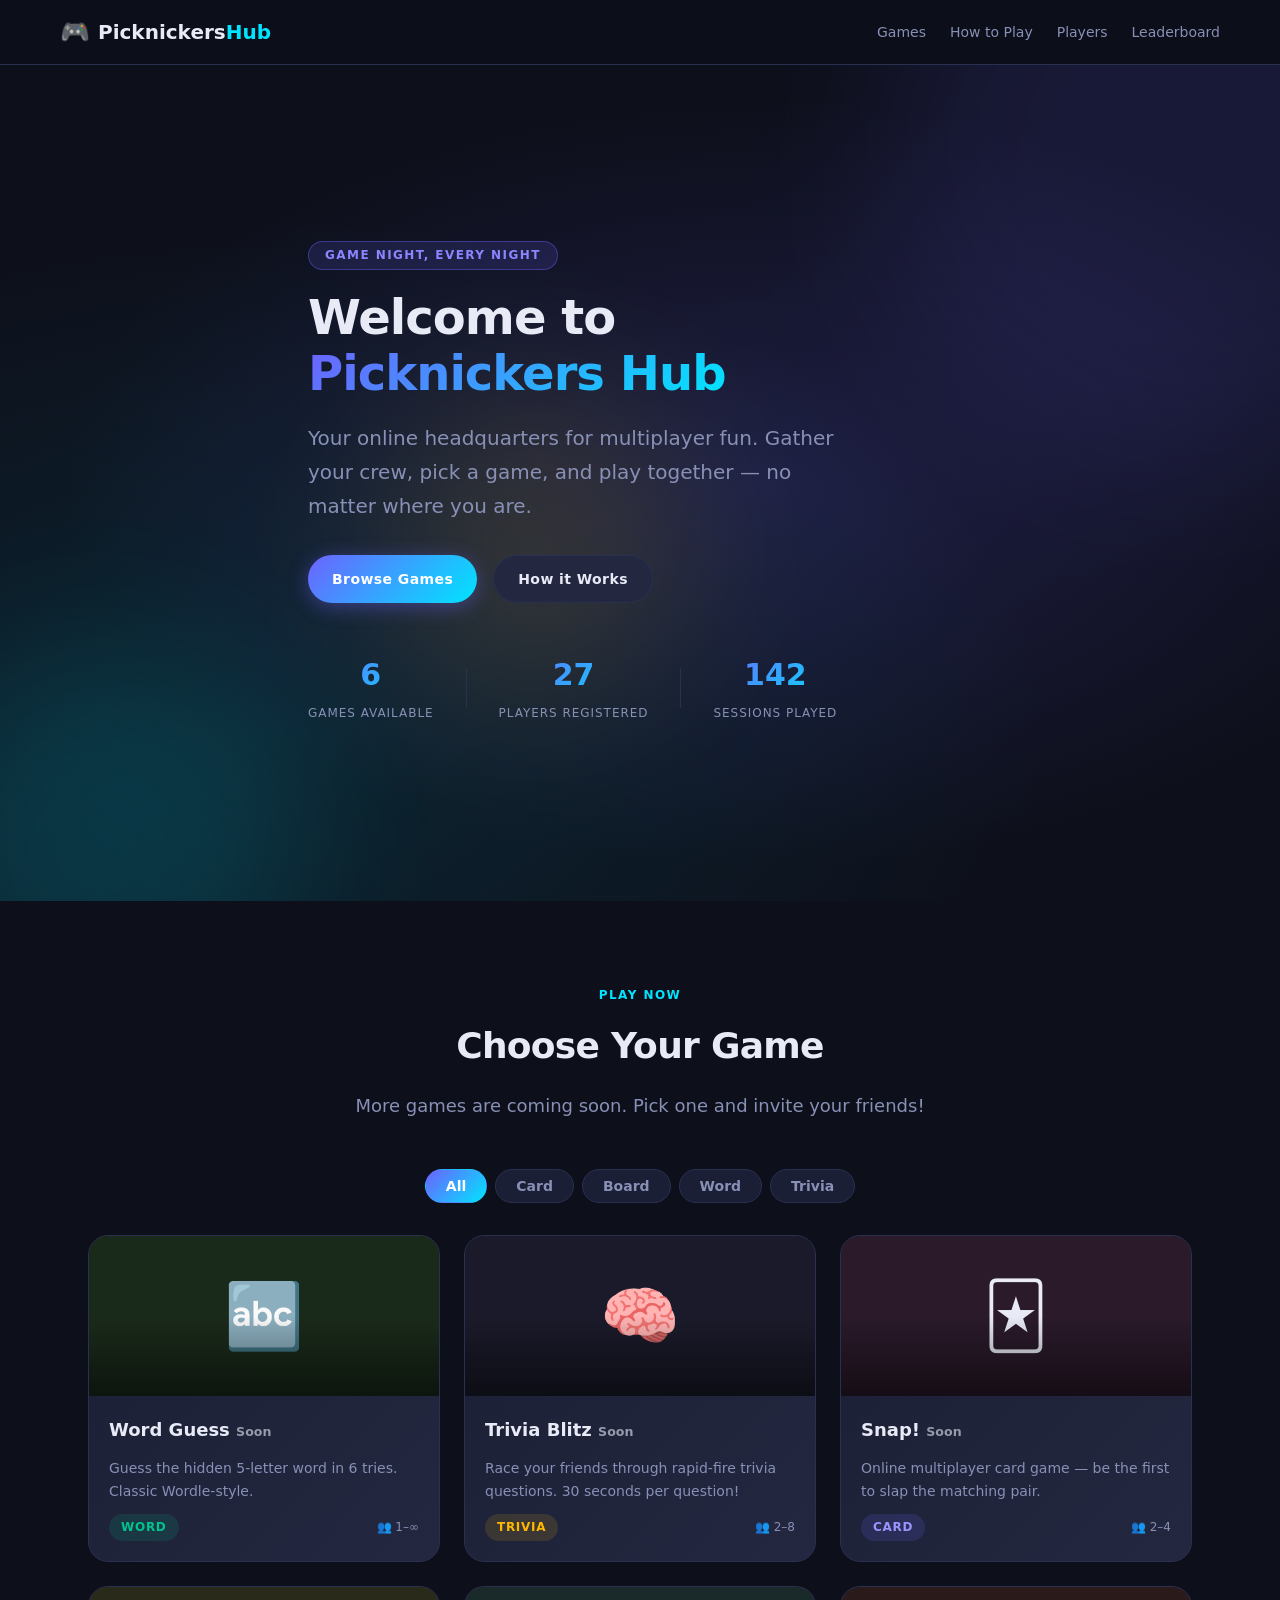
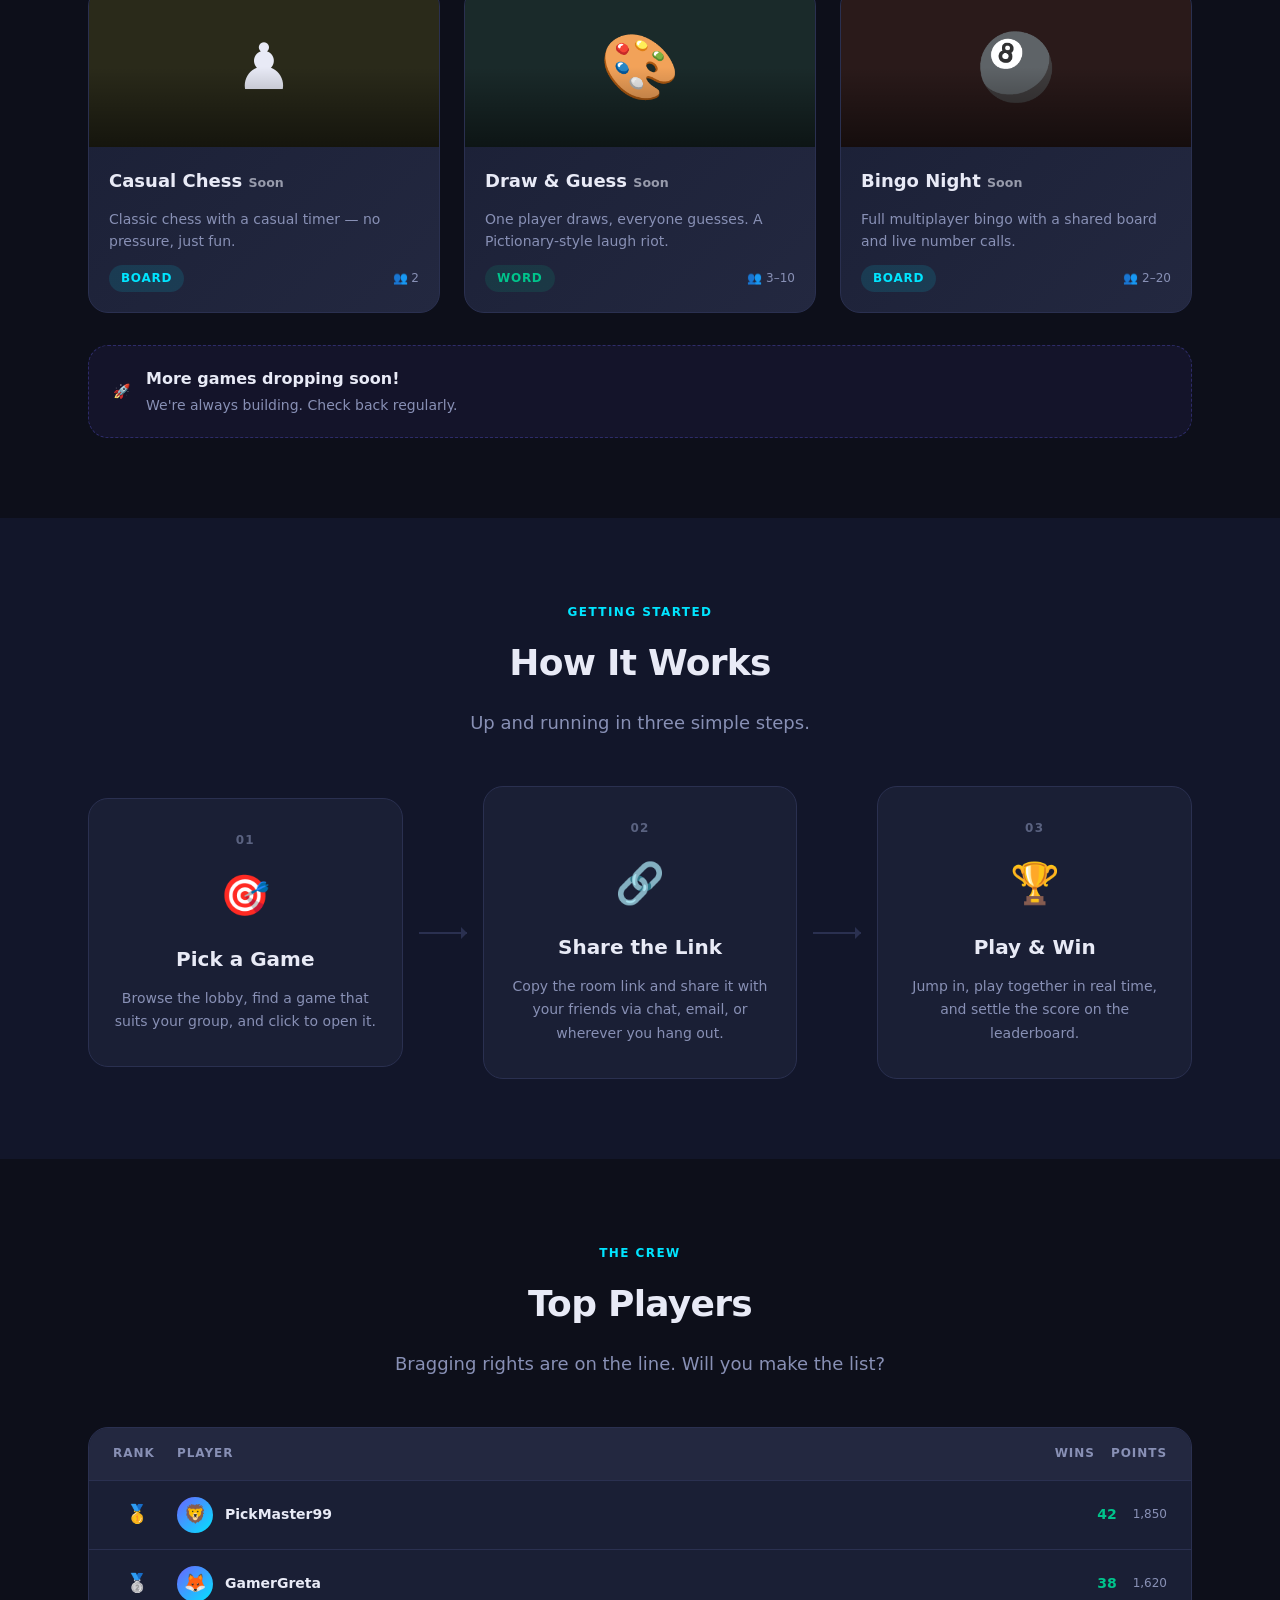
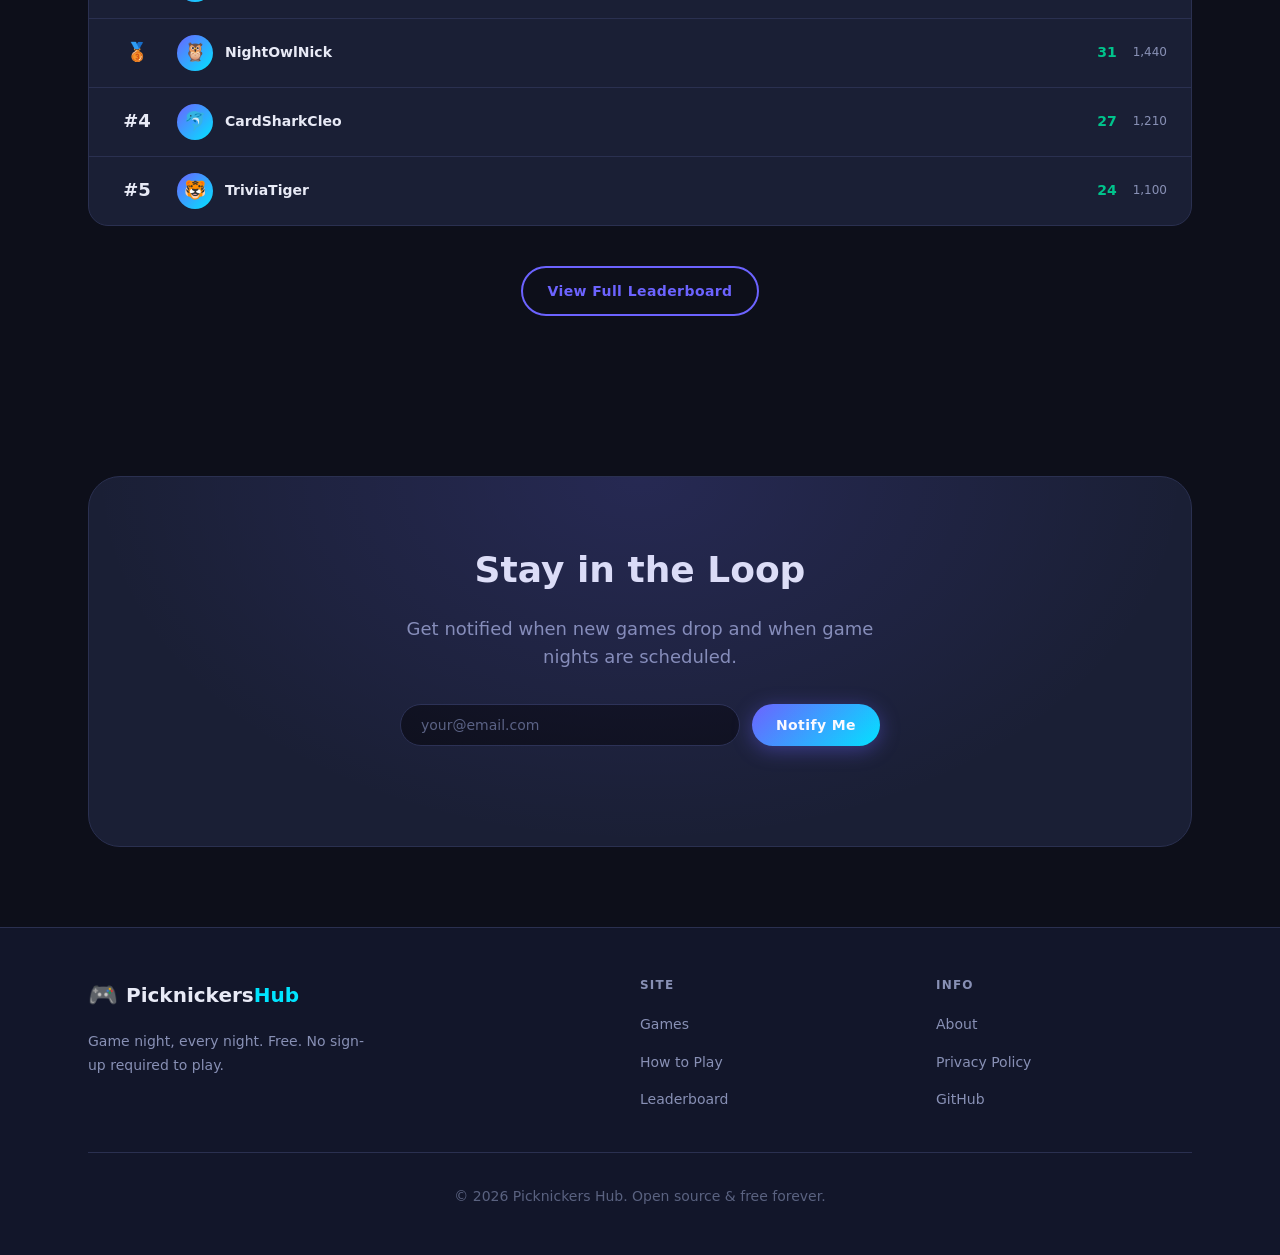
==== index.html @ 15388928 "Initial site: Picknickers Hub gaming lobby Full static site with home page, leaderboard, about, priv" ====
<!DOCTYPE html>
<html lang="en">
<head>
  <meta charset="UTF-8" />
  <meta name="viewport" content="width=device-width, initial-scale=1.0" />
  <meta name="description" content="Picknickers Hub — your online game night headquarters. Join your friends for board games, card games, and more." />
  <meta name="keywords" content="online games, multiplayer, game night, picknickers, board games" />
  <meta name="author" content="Picknickers Hub" />

  <!-- Open Graph / Social sharing -->
  <meta property="og:type" content="website" />
  <meta property="og:title" content="Picknickers Hub" />
  <meta property="og:description" content="Your online game night headquarters. Play together, no matter where you are." />
  <meta property="og:url" content="https://picknickershub.github.io" />

  <!-- Favicon (emoji fallback) -->
  <link rel="icon" href="data:image/svg+xml,<svg xmlns='http://www.w3.org/2000/svg' viewBox='0 0 100 100'><text y='.9em' font-size='90'>🎮</text></svg>" />

  <title>Picknickers Hub</title>
  <link rel="stylesheet" href="css/style.css" />
</head>
<body>

  <!-- ===== NAVIGATION ===== -->
  <nav class="navbar" aria-label="Main navigation">
    <div class="nav-container">
      <a href="index.html" class="nav-logo" aria-label="Picknickers Hub home">
        <span class="logo-icon">🎮</span>
        <span class="logo-text">Picknickers<span class="accent">Hub</span></span>
      </a>

      <!-- Hamburger for mobile -->
      <button class="nav-toggle" id="navToggle" aria-label="Toggle navigation menu" aria-expanded="false">
        <span class="hamburger-line"></span>
        <span class="hamburger-line"></span>
        <span class="hamburger-line"></span>
      </button>

      <ul class="nav-links" id="navLinks" role="list">
        <li><a href="#games" class="nav-link">Games</a></li>
        <li><a href="#how-to-play" class="nav-link">How to Play</a></li>
        <li><a href="#players" class="nav-link">Players</a></li>
        <li><a href="pages/leaderboard.html" class="nav-link">Leaderboard</a></li>
      </ul>
    </div>
  </nav>

  <!-- ===== HERO ===== -->
  <header class="hero" id="home">
    <div class="hero-bg-shapes" aria-hidden="true">
      <div class="shape shape-1"></div>
      <div class="shape shape-2"></div>
      <div class="shape shape-3"></div>
    </div>
    <div class="hero-content container">
      <div class="hero-badge">Game Night, Every Night</div>
      <h1 class="hero-title">
        Welcome to<br />
        <span class="gradient-text">Picknickers Hub</span>
      </h1>
      <p class="hero-subtitle">
        Your online headquarters for multiplayer fun. Gather your crew, pick a game, and play together — no matter where you are.
      </p>
      <div class="hero-actions">
        <a href="#games" class="btn btn-primary">Browse Games</a>
        <a href="#how-to-play" class="btn btn-secondary">How it Works</a>
      </div>
      <div class="hero-stats" aria-label="Site statistics">
        <div class="stat">
          <span class="stat-number" id="statGames">0</span>
          <span class="stat-label">Games Available</span>
        </div>
        <div class="stat-divider" aria-hidden="true"></div>
        <div class="stat">
          <span class="stat-number" id="statPlayers">0</span>
          <span class="stat-label">Players Registered</span>
        </div>
        <div class="stat-divider" aria-hidden="true"></div>
        <div class="stat">
          <span class="stat-number" id="statSessions">0</span>
          <span class="stat-label">Sessions Played</span>
        </div>
      </div>
    </div>
  </header>

  <!-- ===== GAMES SECTION ===== -->
  <section class="section" id="games" aria-labelledby="gamesHeading">
    <div class="container">
      <div class="section-header">
        <span class="section-tag">Play Now</span>
        <h2 id="gamesHeading" class="section-title">Choose Your Game</h2>
        <p class="section-subtitle">More games are coming soon. Pick one and invite your friends!</p>
      </div>

      <!-- Filter tabs -->
      <div class="filter-tabs" role="tablist" aria-label="Filter games by category">
        <button class="filter-tab active" role="tab" aria-selected="true" data-filter="all">All</button>
        <button class="filter-tab" role="tab" aria-selected="false" data-filter="card">Card</button>
        <button class="filter-tab" role="tab" aria-selected="false" data-filter="board">Board</button>
        <button class="filter-tab" role="tab" aria-selected="false" data-filter="word">Word</button>
        <button class="filter-tab" role="tab" aria-selected="false" data-filter="trivia">Trivia</button>
      </div>

      <!-- Games grid — populated by JS -->
      <div class="games-grid" id="gamesGrid" aria-live="polite">
        <!-- Cards injected by main.js -->
      </div>

      <!-- Coming soon placeholder -->
      <div class="coming-soon-banner">
        <span class="coming-soon-icon" aria-hidden="true">🚀</span>
        <div>
          <strong>More games dropping soon!</strong>
          <span>We're always building. Check back regularly.</span>
        </div>
      </div>
    </div>
  </section>

  <!-- ===== HOW TO PLAY ===== -->
  <section class="section section-alt" id="how-to-play" aria-labelledby="howHeading">
    <div class="container">
      <div class="section-header">
        <span class="section-tag">Getting Started</span>
        <h2 id="howHeading" class="section-title">How It Works</h2>
        <p class="section-subtitle">Up and running in three simple steps.</p>
      </div>

      <div class="steps-grid">
        <div class="step-card">
          <div class="step-number" aria-hidden="true">01</div>
          <div class="step-icon" aria-hidden="true">🎯</div>
          <h3 class="step-title">Pick a Game</h3>
          <p class="step-description">Browse the lobby, find a game that suits your group, and click to open it.</p>
        </div>
        <div class="step-connector" aria-hidden="true"></div>
        <div class="step-card">
          <div class="step-number" aria-hidden="true">02</div>
          <div class="step-icon" aria-hidden="true">🔗</div>
          <h3 class="step-title">Share the Link</h3>
          <p class="step-description">Copy the room link and share it with your friends via chat, email, or wherever you hang out.</p>
        </div>
        <div class="step-connector" aria-hidden="true"></div>
        <div class="step-card">
          <div class="step-number" aria-hidden="true">03</div>
          <div class="step-icon" aria-hidden="true">🏆</div>
          <h3 class="step-title">Play & Win</h3>
          <p class="step-description">Jump in, play together in real time, and settle the score on the leaderboard.</p>
        </div>
      </div>
    </div>
  </section>

  <!-- ===== PLAYERS / LEADERBOARD PREVIEW ===== -->
  <section class="section" id="players" aria-labelledby="playersHeading">
    <div class="container">
      <div class="section-header">
        <span class="section-tag">The Crew</span>
        <h2 id="playersHeading" class="section-title">Top Players</h2>
        <p class="section-subtitle">Bragging rights are on the line. Will you make the list?</p>
      </div>

      <div class="leaderboard-preview" id="leaderboardPreview" aria-label="Top players leaderboard">
        <!-- Rows injected by main.js -->
      </div>

      <div class="center-action">
        <a href="pages/leaderboard.html" class="btn btn-outline">View Full Leaderboard</a>
      </div>
    </div>
  </section>

  <!-- ===== NEWSLETTER / NOTIFY ===== -->
  <section class="section section-cta" aria-labelledby="ctaHeading">
    <div class="container">
      <div class="cta-card">
        <h2 id="ctaHeading" class="cta-title">Stay in the Loop</h2>
        <p class="cta-subtitle">Get notified when new games drop and when game nights are scheduled.</p>
        <form class="notify-form" id="notifyForm" novalidate aria-label="Game night notification sign-up">
          <label for="notifyEmail" class="sr-only">Your email address</label>
          <input
            type="email"
            id="notifyEmail"
            name="email"
            class="notify-input"
            placeholder="your@email.com"
            required
            autocomplete="email"
          />
          <button type="submit" class="btn btn-primary">Notify Me</button>
        </form>
        <p class="notify-note" id="notifyMsg" aria-live="polite"></p>
      </div>
    </div>
  </section>

  <!-- ===== FOOTER ===== -->
  <footer class="footer" role="contentinfo">
    <div class="container">
      <div class="footer-grid">
        <div class="footer-brand">
          <a href="index.html" class="nav-logo" aria-label="Picknickers Hub home">
            <span class="logo-icon">🎮</span>
            <span class="logo-text">Picknickers<span class="accent">Hub</span></span>
          </a>
          <p class="footer-tagline">Game night, every night. Free. No sign-up required to play.</p>
        </div>

        <nav class="footer-nav" aria-label="Footer navigation">
          <h3 class="footer-heading">Site</h3>
          <ul role="list">
            <li><a href="#games">Games</a></li>
            <li><a href="#how-to-play">How to Play</a></li>
            <li><a href="pages/leaderboard.html">Leaderboard</a></li>
          </ul>
        </nav>

        <nav class="footer-nav" aria-label="Help links">
          <h3 class="footer-heading">Info</h3>
          <ul role="list">
            <li><a href="pages/about.html">About</a></li>
            <li><a href="pages/privacy.html">Privacy Policy</a></li>
            <li><a href="https://github.com/picknickershub/picknickershub" target="_blank" rel="noopener noreferrer">GitHub</a></li>
          </ul>
        </nav>
      </div>

      <div class="footer-bottom">
        <p>&copy; <span id="footerYear"></span> Picknickers Hub. Open source &amp; free forever.</p>
      </div>
    </div>
  </footer>

  <script src="js/main.js"></script>
</body>
</html>
---- css/style.css ----
/* ============================================================
   Picknickers Hub — Main Stylesheet
   Mobile-first, dark gaming theme, WCAG AA accessible
   ============================================================ */

/* ---------- 1. DESIGN TOKENS (CSS custom properties) ---------- */
:root {
  /* Colors */
  --clr-bg:          #0d0f1a;
  --clr-bg-alt:      #12162a;
  --clr-surface:     #1a1f35;
  --clr-surface-2:   #232840;
  --clr-border:      #2a3050;

  --clr-primary:     #6c63ff;   /* purple — main accent */
  --clr-primary-h:   #8b85ff;   /* hover state */
  --clr-secondary:   #00e5ff;   /* cyan highlight */
  --clr-success:     #00c48c;
  --clr-warning:     #ffb800;
  --clr-danger:      #ff5c5c;

  --clr-text:        #e8eaf6;
  --clr-text-muted:  #8890b5;
  --clr-text-dim:    #5a6280;

  /* Gradients */
  --grad-primary: linear-gradient(135deg, #6c63ff 0%, #00e5ff 100%);
  --grad-card:    linear-gradient(135deg, #1a1f35 0%, #232840 100%);
  --grad-hero:    radial-gradient(ellipse at 60% 50%, rgba(108,99,255,.18) 0%, transparent 65%),
                  radial-gradient(ellipse at 20% 80%, rgba(0,229,255,.10) 0%, transparent 55%);

  /* Typography */
  --font-sans:  'Segoe UI', system-ui, -apple-system, sans-serif;
  --font-mono:  'Cascadia Code', 'Fira Code', monospace;

  --text-xs:   .75rem;
  --text-sm:   .875rem;
  --text-base: 1rem;
  --text-lg:   1.125rem;
  --text-xl:   1.25rem;
  --text-2xl:  1.5rem;
  --text-3xl:  1.875rem;
  --text-4xl:  2.25rem;
  --text-5xl:  3rem;

  /* Spacing */
  --space-1:  .25rem;
  --space-2:  .5rem;
  --space-3:  .75rem;
  --space-4:  1rem;
  --space-5:  1.25rem;
  --space-6:  1.5rem;
  --space-8:  2rem;
  --space-10: 2.5rem;
  --space-12: 3rem;
  --space-16: 4rem;
  --space-20: 5rem;

  /* Radii */
  --radius-sm: .375rem;
  --radius-md: .75rem;
  --radius-lg: 1.25rem;
  --radius-xl: 2rem;
  --radius-full: 9999px;

  /* Shadows */
  --shadow-sm:  0 1px 3px rgba(0,0,0,.4);
  --shadow-md:  0 4px 16px rgba(0,0,0,.5);
  --shadow-lg:  0 8px 32px rgba(0,0,0,.6);
  --shadow-glow: 0 0 24px rgba(108,99,255,.35);

  /* Transitions */
  --ease-out: cubic-bezier(.16,1,.3,1);
  --dur-fast: 150ms;
  --dur-base: 250ms;
  --dur-slow: 400ms;
}

/* ---------- 2. RESET & BASE ---------- */
*,
*::before,
*::after {
  box-sizing: border-box;
  margin: 0;
  padding: 0;
}

html {
  scroll-behavior: smooth;
  -webkit-text-size-adjust: 100%;
}

body {
  background-color: var(--clr-bg);
  color: var(--clr-text);
  font-family: var(--font-sans);
  font-size: var(--text-base);
  line-height: 1.6;
  min-height: 100dvh;
  overflow-x: hidden;
}

img,
video {
  max-width: 100%;
  display: block;
}

a {
  color: var(--clr-secondary);
  text-decoration: none;
  transition: color var(--dur-fast) ease;
}

a:hover,
a:focus-visible {
  color: var(--clr-primary-h);
  text-decoration: underline;
}

ul, ol {
  list-style: none;
}

button {
  cursor: pointer;
  border: none;
  background: none;
  font-family: inherit;
}

/* Accessible focus ring */
:focus-visible {
  outline: 2px solid var(--clr-secondary);
  outline-offset: 3px;
  border-radius: var(--radius-sm);
}

/* Screen-reader only utility */
.sr-only {
  position: absolute;
  width: 1px;
  height: 1px;
  padding: 0;
  margin: -1px;
  overflow: hidden;
  clip: rect(0,0,0,0);
  white-space: nowrap;
  border-width: 0;
}

/* ---------- 3. LAYOUT UTILITIES ---------- */
.container {
  width: 100%;
  max-width: 1200px;
  margin-inline: auto;
  padding-inline: var(--space-5);
}

@media (min-width: 640px)  { .container { padding-inline: var(--space-8); } }
@media (min-width: 1024px) { .container { padding-inline: var(--space-12); } }

.center-action {
  display: flex;
  justify-content: center;
  margin-top: var(--space-10);
}

/* ---------- 4. TYPOGRAPHY UTILITIES ---------- */
.gradient-text {
  background: var(--grad-primary);
  -webkit-background-clip: text;
  -webkit-text-fill-color: transparent;
  background-clip: text;
}

.accent { color: var(--clr-secondary); }

/* ---------- 5. BUTTONS ---------- */
.btn {
  display: inline-flex;
  align-items: center;
  gap: var(--space-2);
  padding: var(--space-3) var(--space-6);
  border-radius: var(--radius-full);
  font-size: var(--text-sm);
  font-weight: 600;
  letter-spacing: .03em;
  text-decoration: none;
  transition: transform var(--dur-fast) var(--ease-out),
              box-shadow var(--dur-fast) ease,
              background var(--dur-base) ease;
  white-space: nowrap;
}

.btn:hover { transform: translateY(-2px); text-decoration: none; }
.btn:active { transform: translateY(0); }

.btn-primary {
  background: var(--grad-primary);
  color: #fff;
  box-shadow: 0 4px 20px rgba(108,99,255,.4);
}
.btn-primary:hover { box-shadow: 0 6px 28px rgba(108,99,255,.6); color: #fff; }

.btn-secondary {
  background: var(--clr-surface-2);
  color: var(--clr-text);
  border: 1px solid var(--clr-border);
}
.btn-secondary:hover { background: var(--clr-surface); color: var(--clr-text); }

.btn-outline {
  background: transparent;
  color: var(--clr-primary);
  border: 2px solid var(--clr-primary);
}
.btn-outline:hover { background: var(--clr-primary); color: #fff; }

/* ---------- 6. NAVBAR ---------- */
.navbar {
  position: sticky;
  top: 0;
  z-index: 100;
  background: rgba(13,15,26,.85);
  backdrop-filter: blur(12px);
  -webkit-backdrop-filter: blur(12px);
  border-bottom: 1px solid var(--clr-border);
}

.nav-container {
  display: flex;
  align-items: center;
  justify-content: space-between;
  height: 64px;
  max-width: 1200px;
  margin-inline: auto;
  padding-inline: var(--space-5);
}

.nav-logo {
  display: flex;
  align-items: center;
  gap: var(--space-2);
  text-decoration: none;
  color: var(--clr-text);
  font-weight: 700;
  font-size: var(--text-xl);
  flex-shrink: 0;
}
.nav-logo:hover { color: var(--clr-text); text-decoration: none; }

.logo-icon { font-size: 1.5rem; }
.logo-text  { color: var(--clr-text); }

.nav-links {
  display: flex;
  align-items: center;
  gap: var(--space-6);
}

.nav-link {
  color: var(--clr-text-muted);
  font-size: var(--text-sm);
  font-weight: 500;
  transition: color var(--dur-fast) ease;
  text-decoration: none;
}
.nav-link:hover { color: var(--clr-text); text-decoration: none; }

/* Hamburger toggle — hidden on desktop */
.nav-toggle {
  display: none;
  flex-direction: column;
  gap: 5px;
  padding: var(--space-2);
  border-radius: var(--radius-sm);
}

.hamburger-line {
  display: block;
  width: 24px;
  height: 2px;
  background: var(--clr-text);
  border-radius: var(--radius-full);
  transition: transform var(--dur-base) ease, opacity var(--dur-base) ease;
}

/* Mobile nav */
@media (max-width: 767px) {
  .nav-toggle { display: flex; }

  .nav-links {
    position: absolute;
    top: 64px;
    left: 0;
    right: 0;
    background: var(--clr-bg-alt);
    border-bottom: 1px solid var(--clr-border);
    flex-direction: column;
    gap: 0;
    padding: var(--space-4) 0;
    transform: scaleY(0);
    transform-origin: top;
    opacity: 0;
    transition: transform var(--dur-base) var(--ease-out), opacity var(--dur-base) ease;
    pointer-events: none;
  }

  .nav-links.open {
    transform: scaleY(1);
    opacity: 1;
    pointer-events: auto;
  }

  .nav-link {
    display: block;
    padding: var(--space-3) var(--space-8);
    font-size: var(--text-base);
  }

  /* Hamburger → X animation */
  .nav-toggle.open .hamburger-line:nth-child(1) { transform: translateY(7px) rotate(45deg); }
  .nav-toggle.open .hamburger-line:nth-child(2) { opacity: 0; }
  .nav-toggle.open .hamburger-line:nth-child(3) { transform: translateY(-7px) rotate(-45deg); }
}

/* ---------- 7. HERO ---------- */
.hero {
  position: relative;
  min-height: calc(100dvh - 64px);
  display: flex;
  align-items: center;
  padding-block: var(--space-20);
  overflow: hidden;
  background: var(--grad-hero), var(--clr-bg);
}

/* Decorative background shapes */
.hero-bg-shapes {
  position: absolute;
  inset: 0;
  pointer-events: none;
}

.shape {
  position: absolute;
  border-radius: var(--radius-full);
  filter: blur(80px);
  opacity: .12;
}

.shape-1 {
  width: 600px; height: 600px;
  background: var(--clr-primary);
  top: -200px; right: -200px;
}
.shape-2 {
  width: 400px; height: 400px;
  background: var(--clr-secondary);
  bottom: -150px; left: -100px;
}
.shape-3 {
  width: 300px; height: 300px;
  background: var(--clr-warning);
  top: 40%; left: 30%;
}

.hero-content {
  position: relative;
  z-index: 1;
  max-width: 760px;
}

.hero-badge {
  display: inline-block;
  padding: var(--space-1) var(--space-4);
  background: rgba(108,99,255,.15);
  border: 1px solid rgba(108,99,255,.4);
  border-radius: var(--radius-full);
  font-size: var(--text-xs);
  font-weight: 700;
  letter-spacing: .12em;
  text-transform: uppercase;
  color: var(--clr-primary-h);
  margin-bottom: var(--space-5);
}

.hero-title {
  font-size: clamp(var(--text-3xl), 6vw, var(--text-5xl));
  font-weight: 800;
  line-height: 1.15;
  letter-spacing: -.02em;
  margin-bottom: var(--space-5);
}

.hero-subtitle {
  font-size: clamp(var(--text-base), 2.5vw, var(--text-xl));
  color: var(--clr-text-muted);
  max-width: 540px;
  margin-bottom: var(--space-8);
  line-height: 1.7;
}

.hero-actions {
  display: flex;
  flex-wrap: wrap;
  gap: var(--space-4);
  margin-bottom: var(--space-12);
}

.hero-stats {
  display: flex;
  align-items: center;
  gap: var(--space-8);
  flex-wrap: wrap;
}

.stat { text-align: center; }

.stat-number {
  display: block;
  font-size: var(--text-3xl);
  font-weight: 800;
  background: var(--grad-primary);
  -webkit-background-clip: text;
  -webkit-text-fill-color: transparent;
  background-clip: text;
}

.stat-label {
  font-size: var(--text-xs);
  color: var(--clr-text-muted);
  text-transform: uppercase;
  letter-spacing: .08em;
}

.stat-divider {
  width: 1px;
  height: 40px;
  background: var(--clr-border);
}

/* ---------- 8. SECTIONS ---------- */
.section {
  padding-block: var(--space-20);
}

.section-alt {
  background: var(--clr-bg-alt);
}

.section-header {
  text-align: center;
  max-width: 600px;
  margin-inline: auto;
  margin-bottom: var(--space-12);
}

.section-tag {
  display: inline-block;
  font-size: var(--text-xs);
  font-weight: 700;
  letter-spacing: .12em;
  text-transform: uppercase;
  color: var(--clr-secondary);
  margin-bottom: var(--space-3);
}

.section-title {
  font-size: clamp(var(--text-2xl), 4vw, var(--text-4xl));
  font-weight: 800;
  letter-spacing: -.02em;
  margin-bottom: var(--space-4);
}

.section-subtitle {
  color: var(--clr-text-muted);
  font-size: var(--text-lg);
  line-height: 1.7;
}

/* ---------- 9. FILTER TABS ---------- */
.filter-tabs {
  display: flex;
  flex-wrap: wrap;
  gap: var(--space-2);
  justify-content: center;
  margin-bottom: var(--space-8);
}

.filter-tab {
  padding: var(--space-2) var(--space-5);
  border-radius: var(--radius-full);
  font-size: var(--text-sm);
  font-weight: 600;
  color: var(--clr-text-muted);
  background: var(--clr-surface);
  border: 1px solid var(--clr-border);
  transition: all var(--dur-fast) ease;
}

.filter-tab:hover {
  color: var(--clr-text);
  border-color: var(--clr-primary);
}

.filter-tab.active {
  background: var(--grad-primary);
  color: #fff;
  border-color: transparent;
}

/* ---------- 10. GAME CARDS ---------- */
.games-grid {
  display: grid;
  grid-template-columns: repeat(auto-fill, minmax(280px, 1fr));
  gap: var(--space-6);
  margin-bottom: var(--space-8);
}

.game-card {
  background: var(--grad-card);
  border: 1px solid var(--clr-border);
  border-radius: var(--radius-lg);
  overflow: hidden;
  transition: transform var(--dur-base) var(--ease-out),
              box-shadow var(--dur-base) ease,
              border-color var(--dur-base) ease;
  cursor: pointer;
  display: flex;
  flex-direction: column;
  text-decoration: none;
  color: inherit;
}

.game-card:hover {
  transform: translateY(-6px);
  box-shadow: var(--shadow-glow);
  border-color: var(--clr-primary);
  text-decoration: none;
  color: inherit;
}

.game-card-thumb {
  height: 160px;
  display: flex;
  align-items: center;
  justify-content: center;
  font-size: 4rem;
  position: relative;
  overflow: hidden;
}

.game-card-thumb::after {
  content: '';
  position: absolute;
  inset: 0;
  background: linear-gradient(to bottom, transparent 50%, rgba(0,0,0,.5));
}

.game-card-body {
  padding: var(--space-5);
  flex: 1;
  display: flex;
  flex-direction: column;
  gap: var(--space-3);
}

.game-card-title {
  font-size: var(--text-lg);
  font-weight: 700;
}

.game-card-desc {
  font-size: var(--text-sm);
  color: var(--clr-text-muted);
  flex: 1;
  line-height: 1.6;
}

.game-card-meta {
  display: flex;
  align-items: center;
  justify-content: space-between;
  flex-wrap: wrap;
  gap: var(--space-2);
}

.game-badge {
  display: inline-flex;
  align-items: center;
  gap: var(--space-1);
  padding: var(--space-1) var(--space-3);
  border-radius: var(--radius-full);
  font-size: var(--text-xs);
  font-weight: 600;
  text-transform: uppercase;
  letter-spacing: .06em;
}

.badge-card    { background: rgba(108,99,255,.15); color: #9b94ff; }
.badge-board   { background: rgba(0,229,255,.12);  color: #00e5ff; }
.badge-word    { background: rgba(0,196,140,.12);  color: #00c48c; }
.badge-trivia  { background: rgba(255,184,0,.12);  color: #ffb800; }
.badge-coming  { background: rgba(90,98,128,.12);  color: #8890b5; }

.game-players {
  font-size: var(--text-xs);
  color: var(--clr-text-muted);
  display: flex;
  align-items: center;
  gap: var(--space-1);
}

/* Coming soon card style */
.game-card.coming-soon {
  opacity: .55;
  pointer-events: none;
  user-select: none;
}

/* Empty state */
.games-empty {
  grid-column: 1 / -1;
  text-align: center;
  padding: var(--space-16);
  color: var(--clr-text-muted);
}

.coming-soon-banner {
  display: flex;
  align-items: center;
  gap: var(--space-4);
  padding: var(--space-5) var(--space-6);
  background: rgba(108,99,255,.07);
  border: 1px dashed rgba(108,99,255,.3);
  border-radius: var(--radius-lg);
}

.coming-soon-banner strong { display: block; color: var(--clr-text); }
.coming-soon-banner span   { font-size: var(--text-sm); color: var(--clr-text-muted); }
.coming-soon-icon { font-size: 2rem; flex-shrink: 0; }

/* ---------- 11. HOW TO PLAY STEPS ---------- */
.steps-grid {
  display: grid;
  grid-template-columns: 1fr;
  gap: var(--space-6);
  align-items: center;
}

@media (min-width: 768px) {
  .steps-grid {
    grid-template-columns: 1fr auto 1fr auto 1fr;
    gap: 0;
  }
}

.step-card {
  background: var(--clr-surface);
  border: 1px solid var(--clr-border);
  border-radius: var(--radius-lg);
  padding: var(--space-8) var(--space-6);
  text-align: center;
  position: relative;
  transition: border-color var(--dur-base) ease,
              transform var(--dur-base) var(--ease-out);
}

.step-card:hover {
  border-color: var(--clr-primary);
  transform: translateY(-4px);
}

.step-number {
  font-size: var(--text-xs);
  font-weight: 800;
  letter-spacing: .1em;
  color: var(--clr-text-dim);
  margin-bottom: var(--space-3);
}

.step-icon { font-size: 2.5rem; margin-bottom: var(--space-4); }

.step-title {
  font-size: var(--text-xl);
  font-weight: 700;
  margin-bottom: var(--space-3);
}

.step-description { color: var(--clr-text-muted); font-size: var(--text-sm); line-height: 1.7; }

.step-connector {
  width: 48px;
  height: 2px;
  background: var(--clr-border);
  margin-inline: var(--space-4);
  position: relative;
  flex-shrink: 0;
  display: none;
}

@media (min-width: 768px) { .step-connector { display: block; } }

.step-connector::after {
  content: '';
  position: absolute;
  right: -6px;
  top: 50%;
  transform: translateY(-50%);
  border: 6px solid transparent;
  border-left-color: var(--clr-border);
}

/* ---------- 12. LEADERBOARD PREVIEW ---------- */
.leaderboard-preview {
  background: var(--clr-surface);
  border: 1px solid var(--clr-border);
  border-radius: var(--radius-lg);
  overflow: hidden;
}

.lb-row {
  display: grid;
  grid-template-columns: 48px 1fr auto auto;
  align-items: center;
  gap: var(--space-4);
  padding: var(--space-4) var(--space-6);
  border-bottom: 1px solid var(--clr-border);
  transition: background var(--dur-fast) ease;
}

.lb-row:last-child { border-bottom: none; }
.lb-row:hover { background: var(--clr-surface-2); }

.lb-row.lb-header {
  background: var(--clr-surface-2);
  font-size: var(--text-xs);
  font-weight: 700;
  letter-spacing: .08em;
  text-transform: uppercase;
  color: var(--clr-text-muted);
}

.lb-rank {
  font-weight: 800;
  font-size: var(--text-lg);
  text-align: center;
}

.lb-rank.gold   { color: #ffd700; }
.lb-rank.silver { color: #c0c0c0; }
.lb-rank.bronze { color: #cd7f32; }

.lb-player {
  display: flex;
  align-items: center;
  gap: var(--space-3);
}

.lb-avatar {
  width: 36px;
  height: 36px;
  border-radius: var(--radius-full);
  background: var(--grad-primary);
  display: flex;
  align-items: center;
  justify-content: center;
  font-size: var(--text-lg);
  flex-shrink: 0;
}

.lb-name   { font-weight: 600; font-size: var(--text-sm); }
.lb-wins   { color: var(--clr-success); font-weight: 700; font-size: var(--text-sm); }
.lb-points { color: var(--clr-text-muted); font-size: var(--text-xs); }

/* ---------- 13. CTA / NEWSLETTER ---------- */
.section-cta {
  padding-block: var(--space-20);
}

.cta-card {
  background: var(--clr-surface);
  border: 1px solid var(--clr-border);
  border-radius: var(--radius-xl);
  padding: var(--space-16) var(--space-8);
  text-align: center;
  position: relative;
  overflow: hidden;
}

.cta-card::before {
  content: '';
  position: absolute;
  inset: 0;
  background: radial-gradient(ellipse at 50% 0%, rgba(108,99,255,.15), transparent 70%);
  pointer-events: none;
}

.cta-title    { font-size: clamp(var(--text-2xl), 4vw, var(--text-4xl)); font-weight: 800; margin-bottom: var(--space-4); }
.cta-subtitle { color: var(--clr-text-muted); max-width: 480px; margin-inline: auto; margin-bottom: var(--space-8); font-size: var(--text-lg); }

.notify-form {
  display: flex;
  flex-wrap: wrap;
  gap: var(--space-3);
  justify-content: center;
  max-width: 480px;
  margin-inline: auto;
}

.notify-input {
  flex: 1;
  min-width: 220px;
  padding: var(--space-3) var(--space-5);
  background: var(--clr-bg);
  border: 1px solid var(--clr-border);
  border-radius: var(--radius-full);
  color: var(--clr-text);
  font-size: var(--text-sm);
  font-family: inherit;
  transition: border-color var(--dur-fast) ease;
}

.notify-input::placeholder { color: var(--clr-text-dim); }

.notify-input:focus {
  outline: none;
  border-color: var(--clr-primary);
}

.notify-note {
  margin-top: var(--space-4);
  font-size: var(--text-sm);
  color: var(--clr-success);
  min-height: 1.4em;
}

/* ---------- 14. FOOTER ---------- */
.footer {
  background: var(--clr-bg-alt);
  border-top: 1px solid var(--clr-border);
  padding-block: var(--space-12);
}

.footer-grid {
  display: grid;
  grid-template-columns: 1fr;
  gap: var(--space-10);
  margin-bottom: var(--space-10);
}

@media (min-width: 640px)  { .footer-grid { grid-template-columns: 2fr 1fr 1fr; } }

.footer-tagline {
  color: var(--clr-text-muted);
  font-size: var(--text-sm);
  margin-top: var(--space-4);
  max-width: 280px;
  line-height: 1.7;
}

.footer-heading {
  font-size: var(--text-xs);
  font-weight: 700;
  letter-spacing: .1em;
  text-transform: uppercase;
  color: var(--clr-text-muted);
  margin-bottom: var(--space-4);
}

.footer-nav ul { display: flex; flex-direction: column; gap: var(--space-3); }

.footer-nav a {
  color: var(--clr-text-muted);
  font-size: var(--text-sm);
  text-decoration: none;
  transition: color var(--dur-fast) ease;
}
.footer-nav a:hover { color: var(--clr-text); text-decoration: none; }

.footer-bottom {
  padding-top: var(--space-8);
  border-top: 1px solid var(--clr-border);
  text-align: center;
  font-size: var(--text-sm);
  color: var(--clr-text-dim);
}

/* ---------- 15. LEADERBOARD PAGE ---------- */
.page-hero {
  padding-block: var(--space-16);
  text-align: center;
  background: var(--grad-hero), var(--clr-bg);
}

.page-hero-title {
  font-size: clamp(var(--text-3xl), 5vw, var(--text-5xl));
  font-weight: 800;
  margin-bottom: var(--space-4);
}

.page-hero-sub { color: var(--clr-text-muted); font-size: var(--text-lg); }

.lb-full {
  background: var(--clr-surface);
  border: 1px solid var(--clr-border);
  border-radius: var(--radius-lg);
  overflow: hidden;
  margin-block: var(--space-12);
}

/* ---------- 16. ABOUT & PRIVACY PAGES ---------- */
.prose {
  max-width: 720px;
  margin-inline: auto;
  line-height: 1.8;
  color: var(--clr-text-muted);
}

.prose h2 { color: var(--clr-text); font-size: var(--text-2xl); margin-block: var(--space-8) var(--space-4); }
.prose h3 { color: var(--clr-text); font-size: var(--text-xl); margin-block: var(--space-6) var(--space-3); }
.prose p  { margin-bottom: var(--space-4); }
.prose ul { list-style: disc; padding-left: var(--space-6); margin-bottom: var(--space-4); }
.prose li { margin-bottom: var(--space-2); }

/* ---------- 17. 404 PAGE ---------- */
.not-found {
  min-height: 100dvh;
  display: flex;
  align-items: center;
  justify-content: center;
  text-align: center;
  flex-direction: column;
  gap: var(--space-6);
  padding: var(--space-8);
}

.not-found-code {
  font-size: clamp(5rem, 20vw, 10rem);
  font-weight: 900;
  background: var(--grad-primary);
  -webkit-background-clip: text;
  -webkit-text-fill-color: transparent;
  background-clip: text;
  line-height: 1;
}

/* ---------- 18. ANIMATIONS ---------- */
@keyframes fadeInUp {
  from { opacity: 0; transform: translateY(24px); }
  to   { opacity: 1; transform: translateY(0); }
}

@keyframes countUp {
  from { opacity: 0; }
  to   { opacity: 1; }
}

.animate-in {
  animation: fadeInUp var(--dur-slow) var(--ease-out) both;
}

/* Stagger delays for hero content children */
.hero-badge        { animation-delay: .05s; }
.hero-title        { animation-delay: .1s; }
.hero-subtitle     { animation-delay: .18s; }
.hero-actions      { animation-delay: .26s; }
.hero-stats        { animation-delay: .34s; }

/* ---------- 19. SCROLLBAR ---------- */
::-webkit-scrollbar       { width: 8px; }
::-webkit-scrollbar-track { background: var(--clr-bg); }
::-webkit-scrollbar-thumb { background: var(--clr-border); border-radius: var(--radius-full); }
::-webkit-scrollbar-thumb:hover { background: var(--clr-text-dim); }

/* ---------- 20. REDUCED MOTION ---------- */
@media (prefers-reduced-motion: reduce) {
  *, *::before, *::after {
    animation-duration: .01ms !important;
    animation-iteration-count: 1 !important;
    transition-duration: .01ms !important;
    scroll-behavior: auto !important;
  }
}
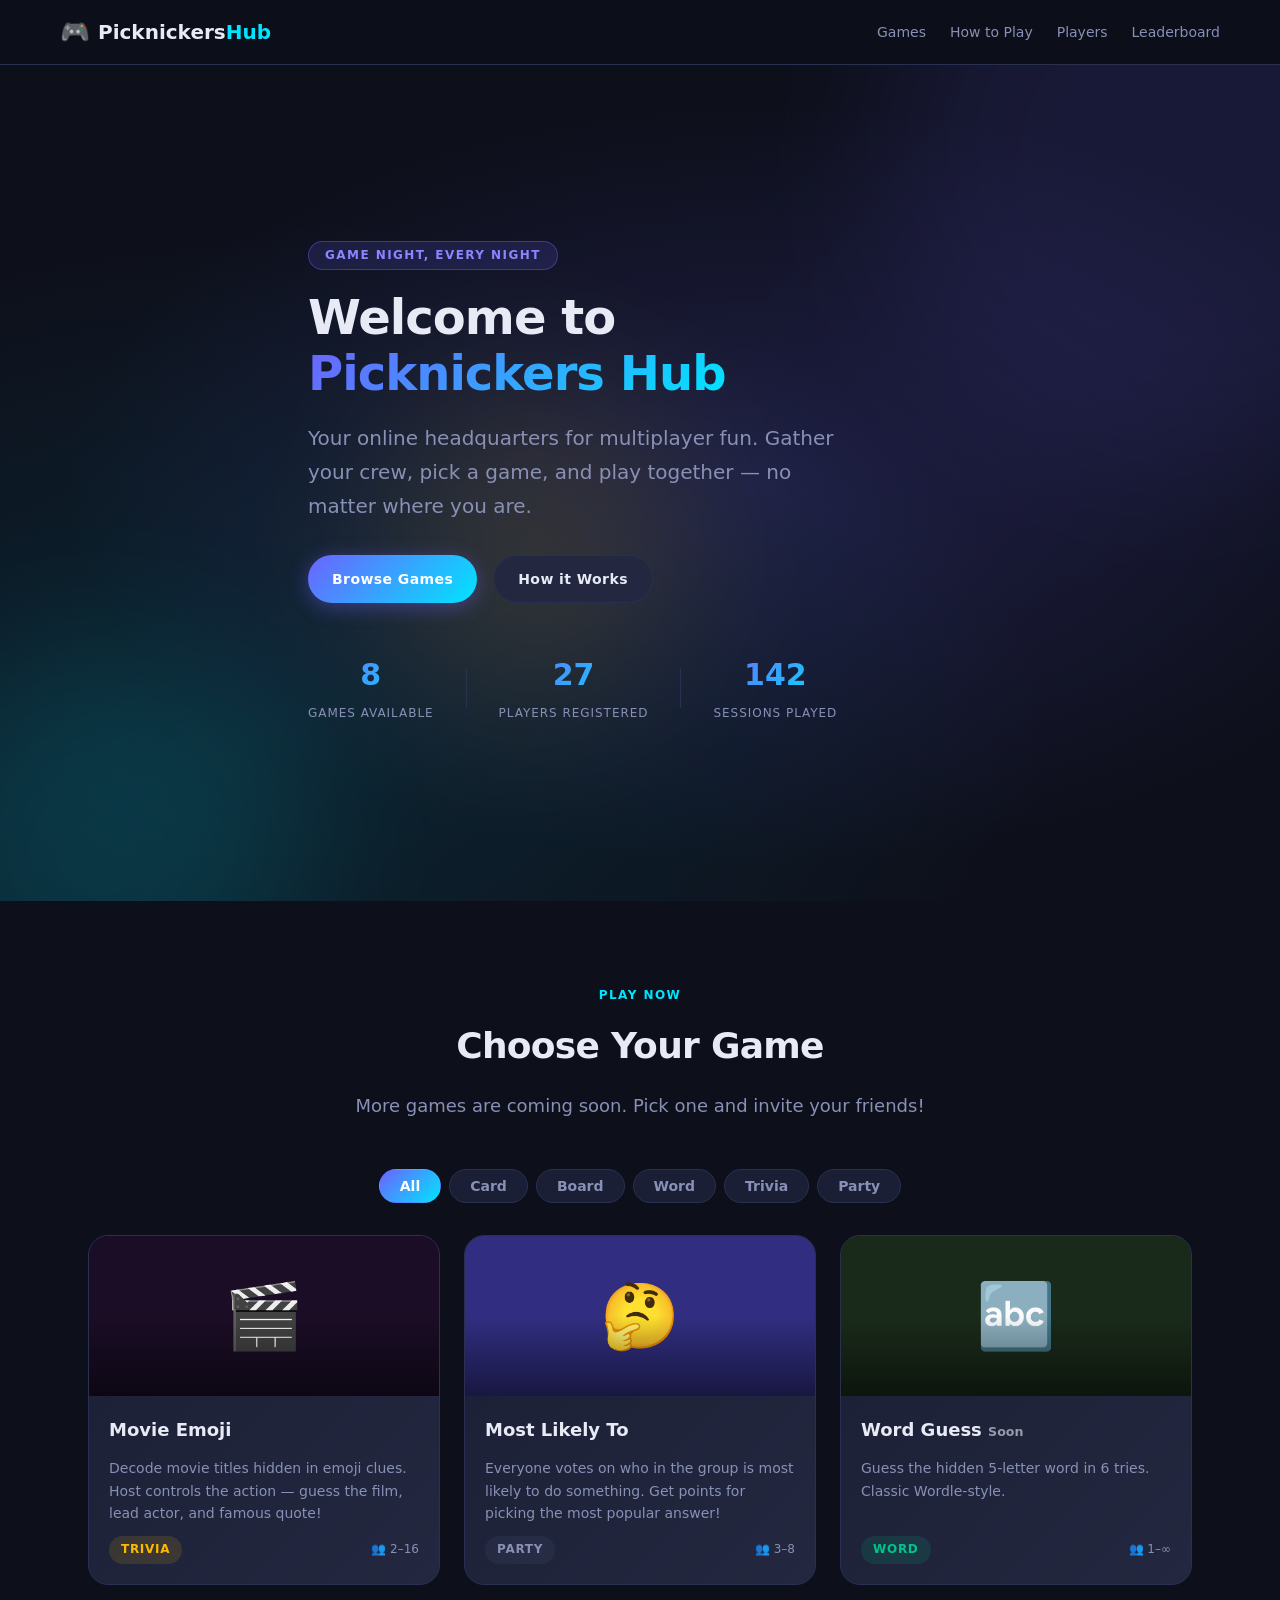
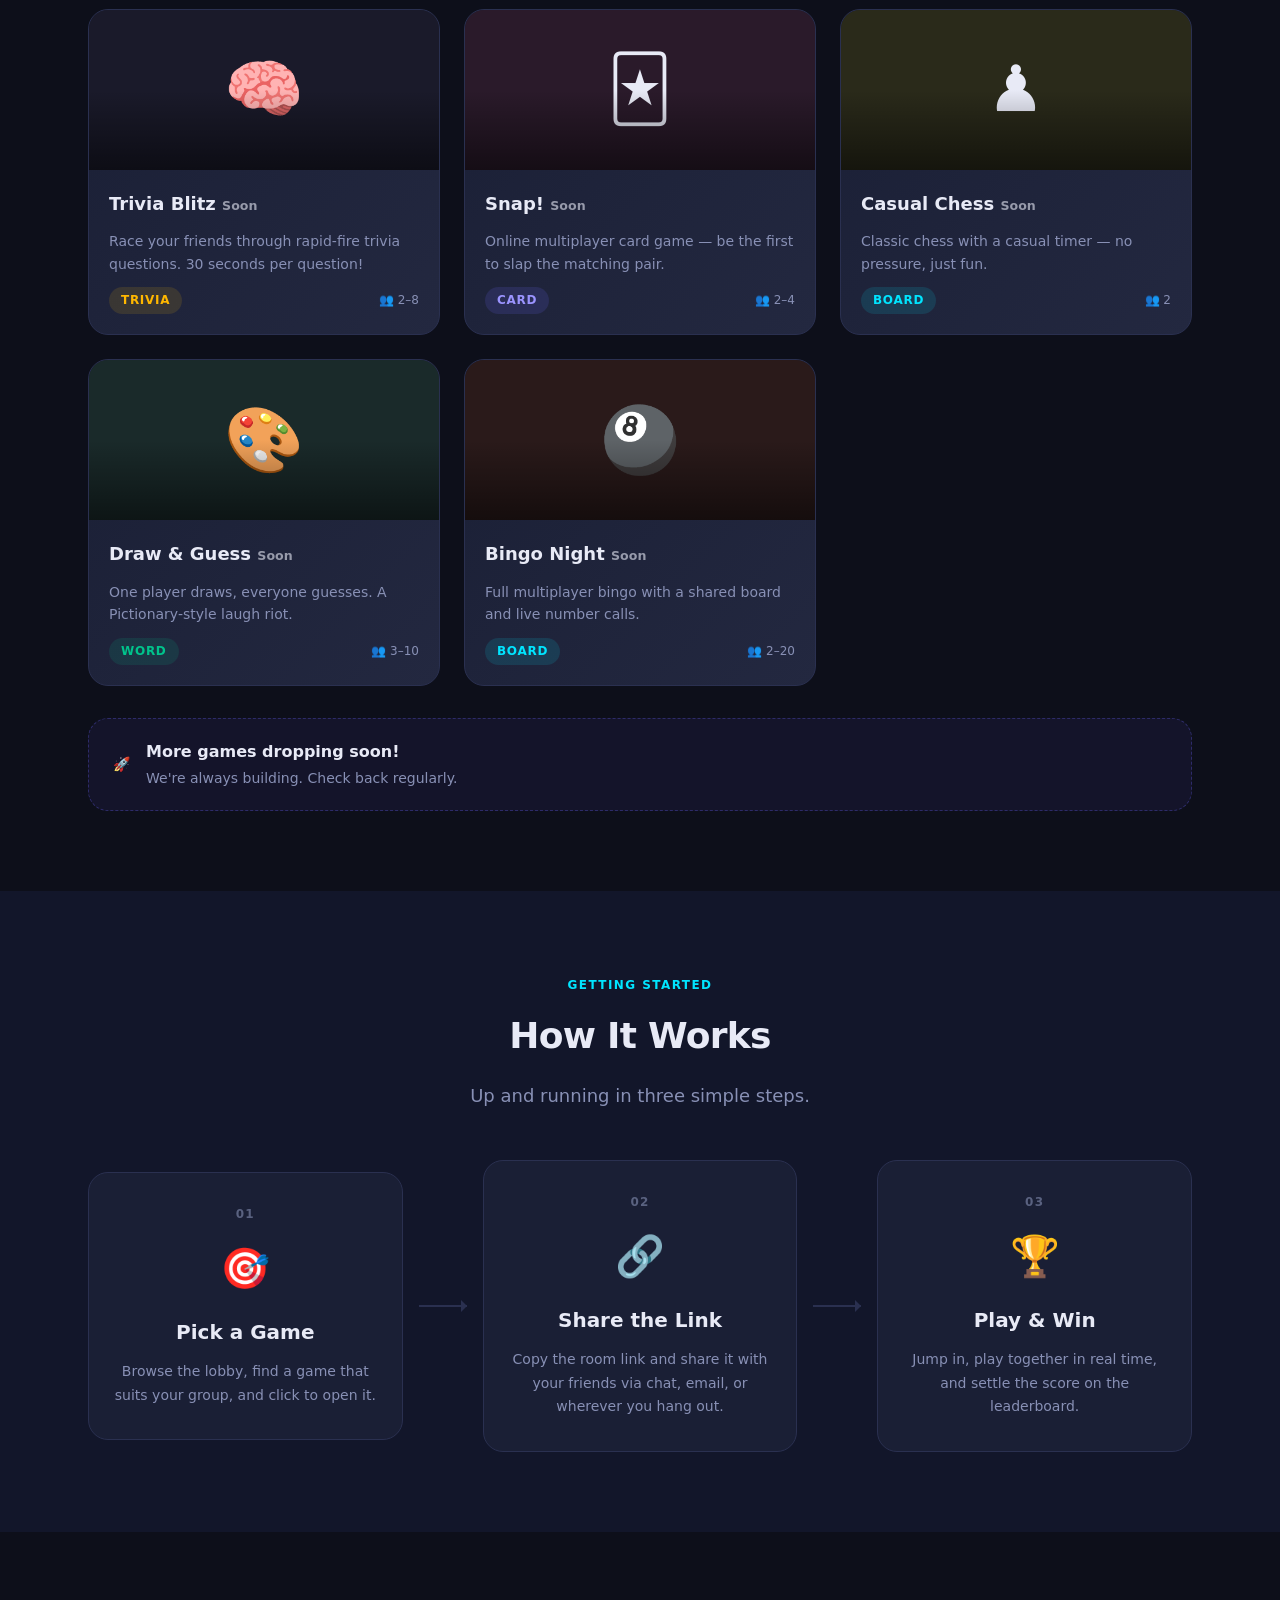
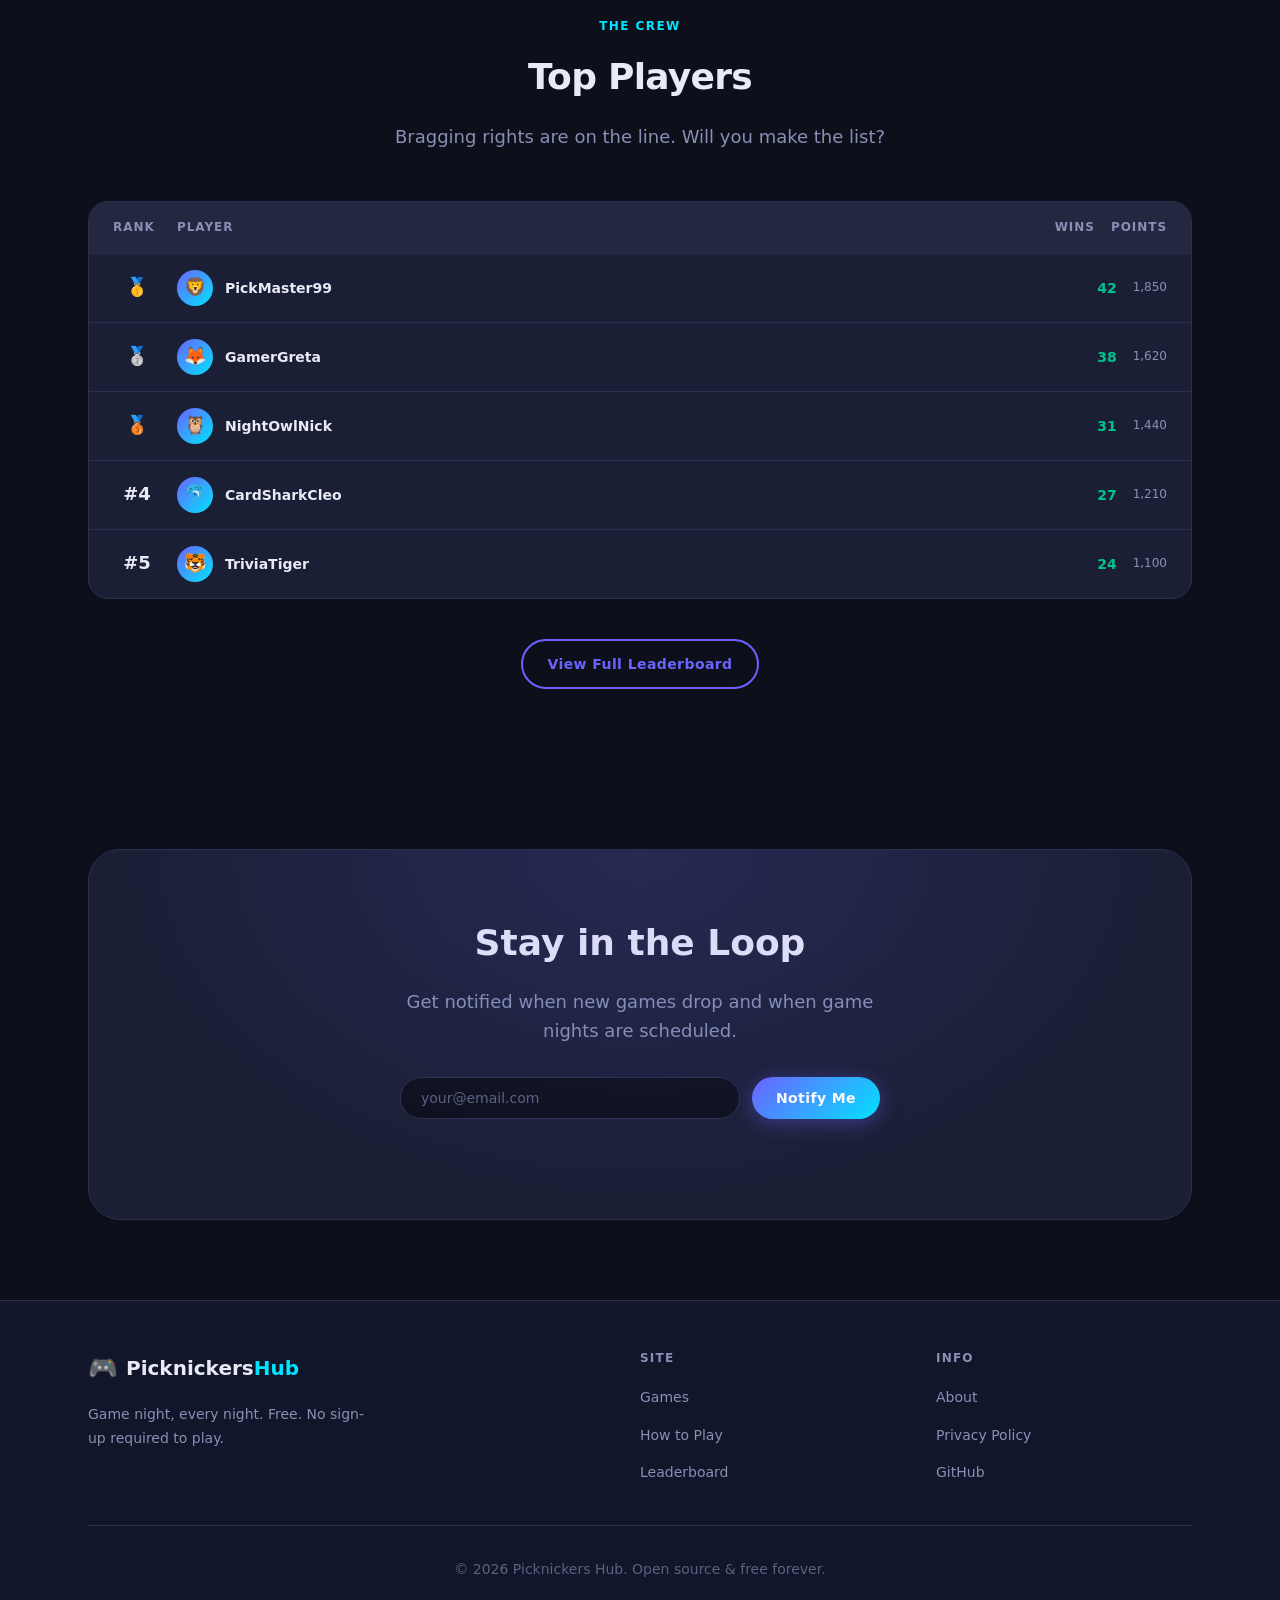
==== commit 4460041f: "feat: add Most Likely To party game Full multiplayer party game where players vote on who is most li" ====
--- a/index.html
+++ b/index.html
@@ -100,6 +100,7 @@
         <button class="filter-tab" role="tab" aria-selected="false" data-filter="board">Board</button>
         <button class="filter-tab" role="tab" aria-selected="false" data-filter="word">Word</button>
         <button class="filter-tab" role="tab" aria-selected="false" data-filter="trivia">Trivia</button>
+        <button class="filter-tab" role="tab" aria-selected="false" data-filter="party">Party</button>
       </div>
 
       <!-- Games grid — populated by JS -->
